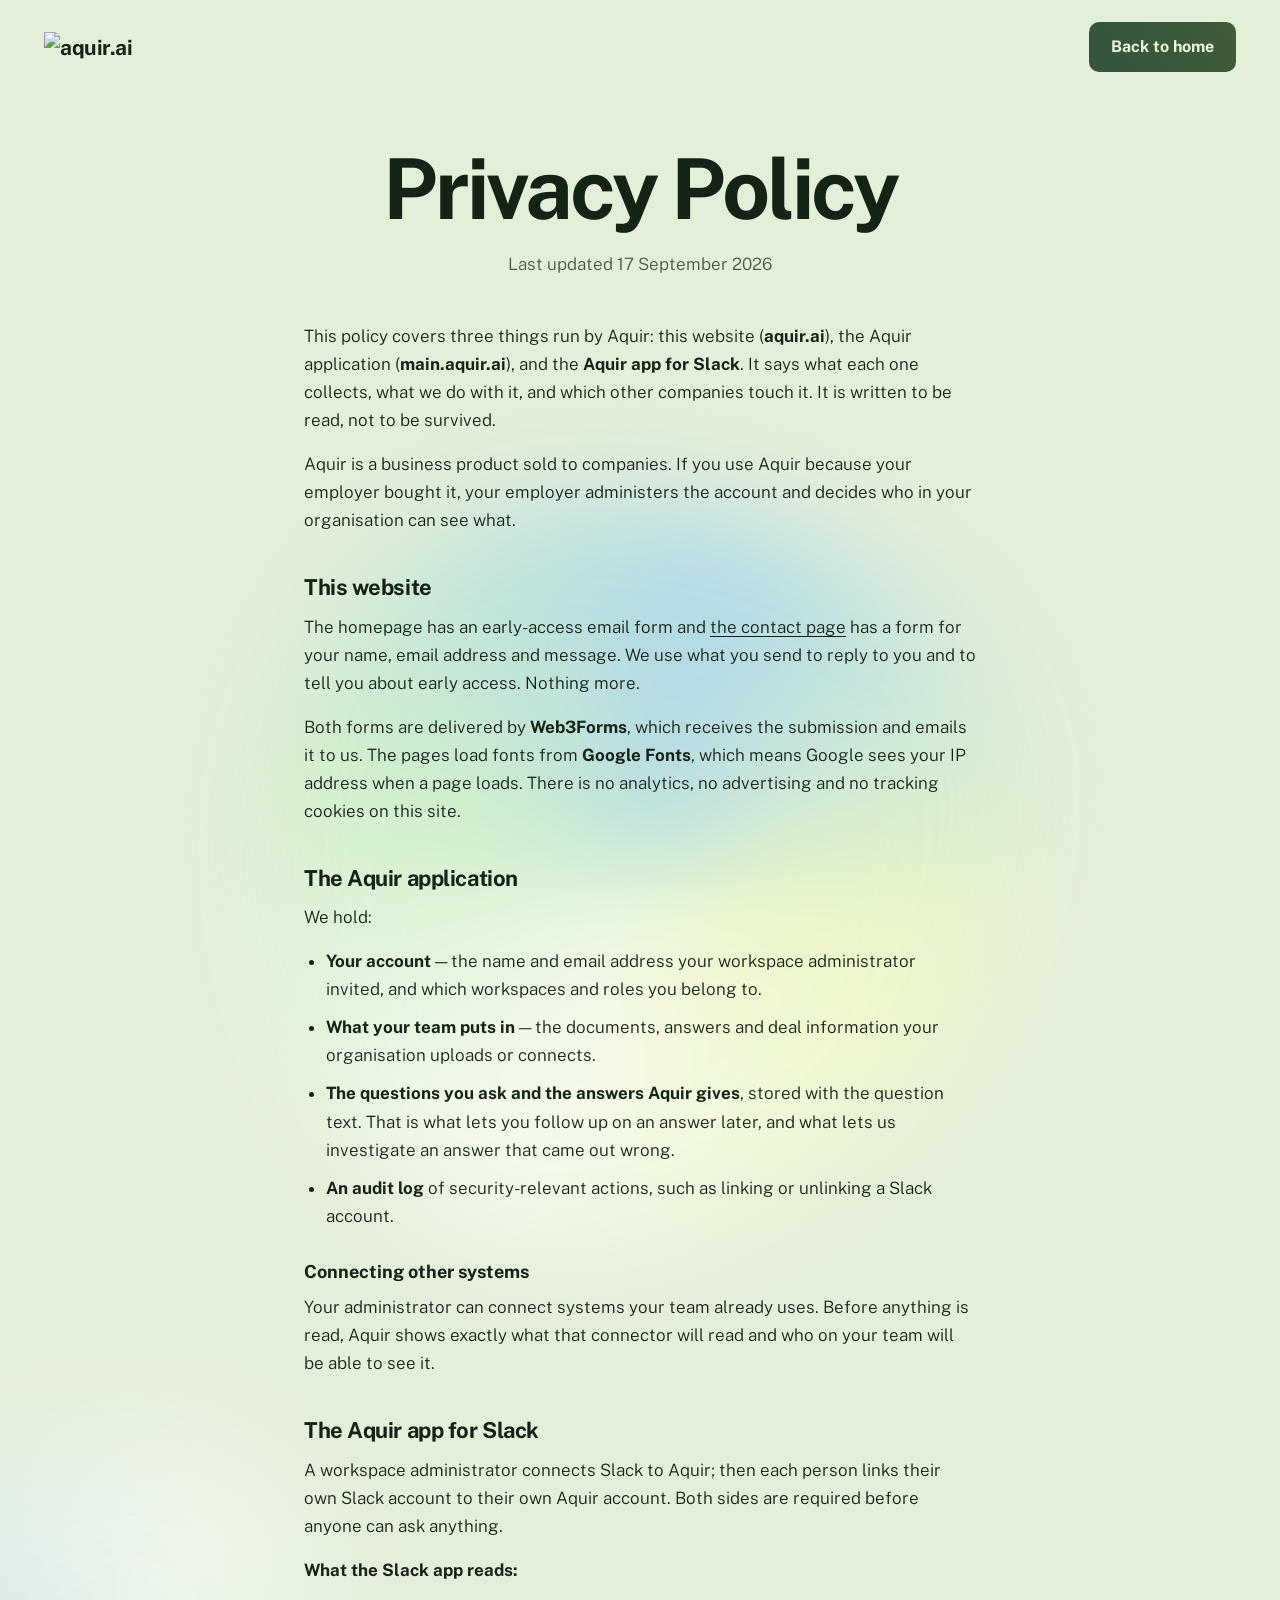
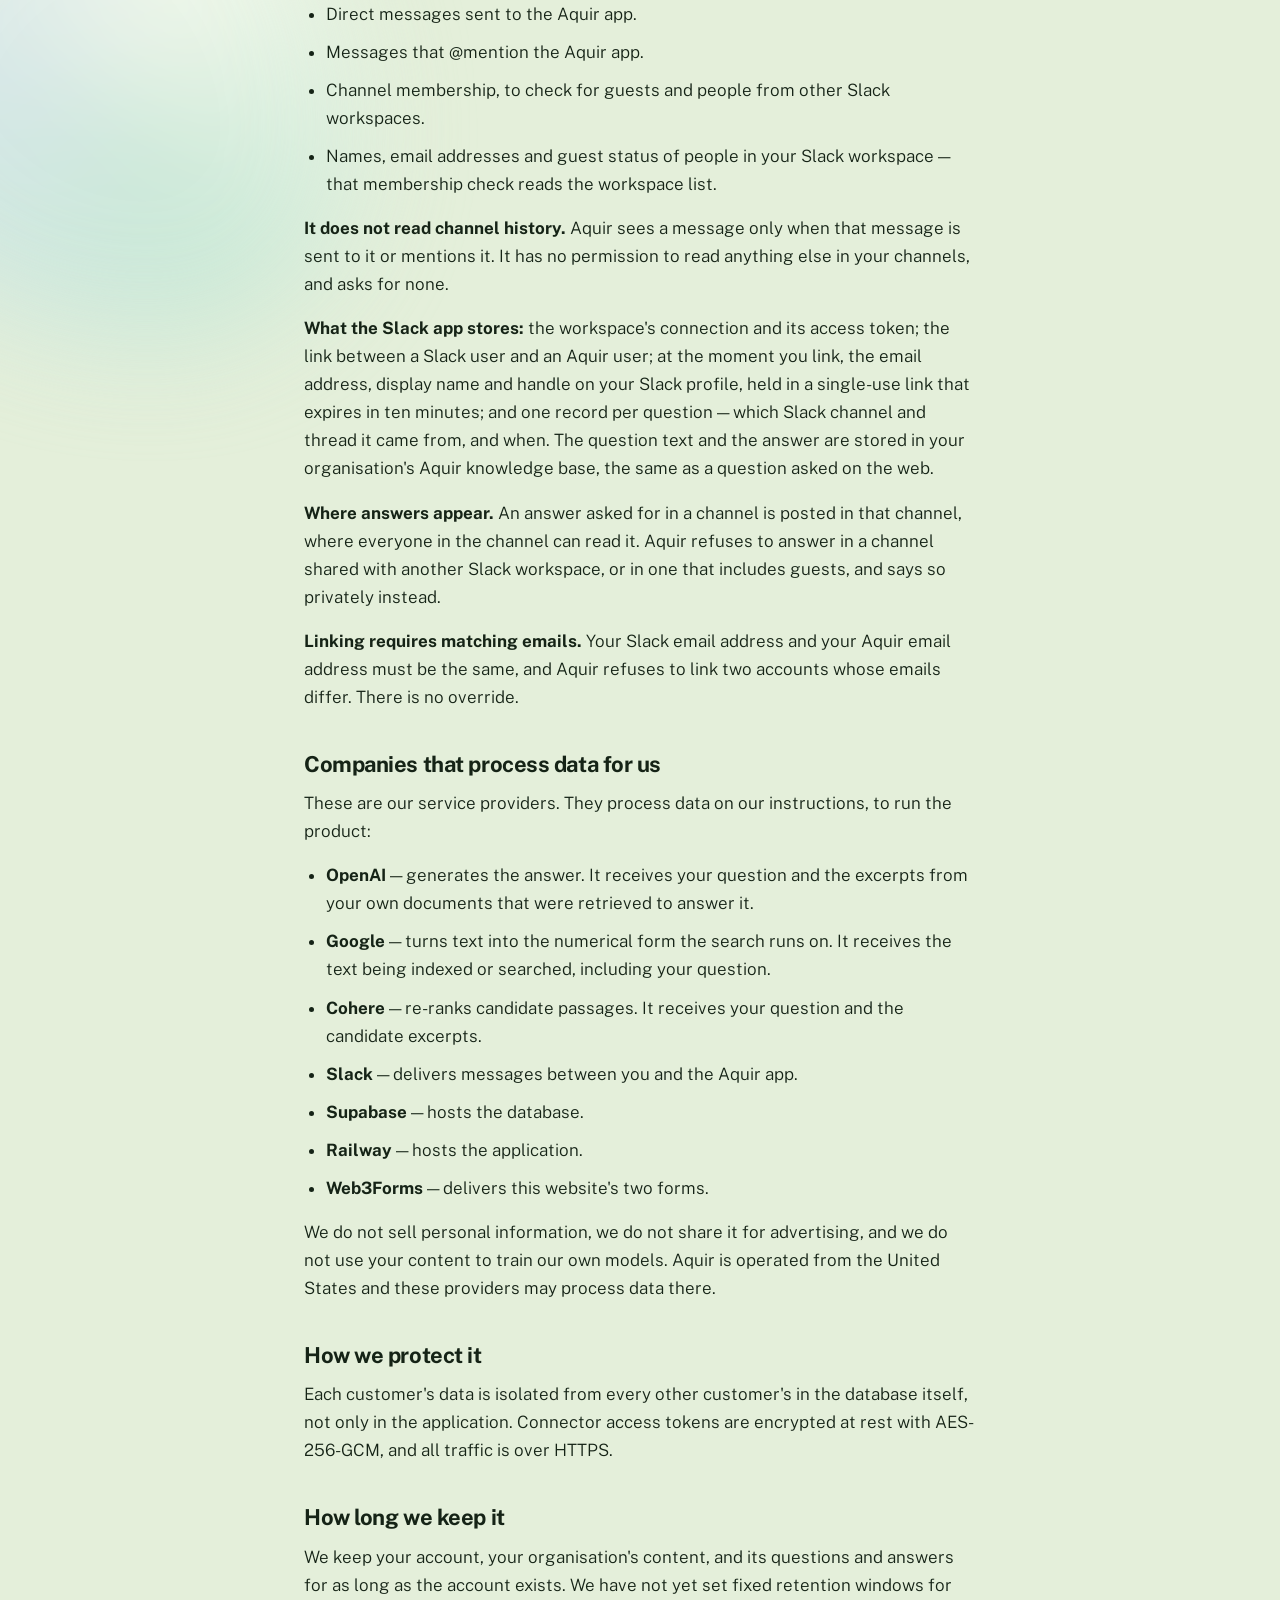
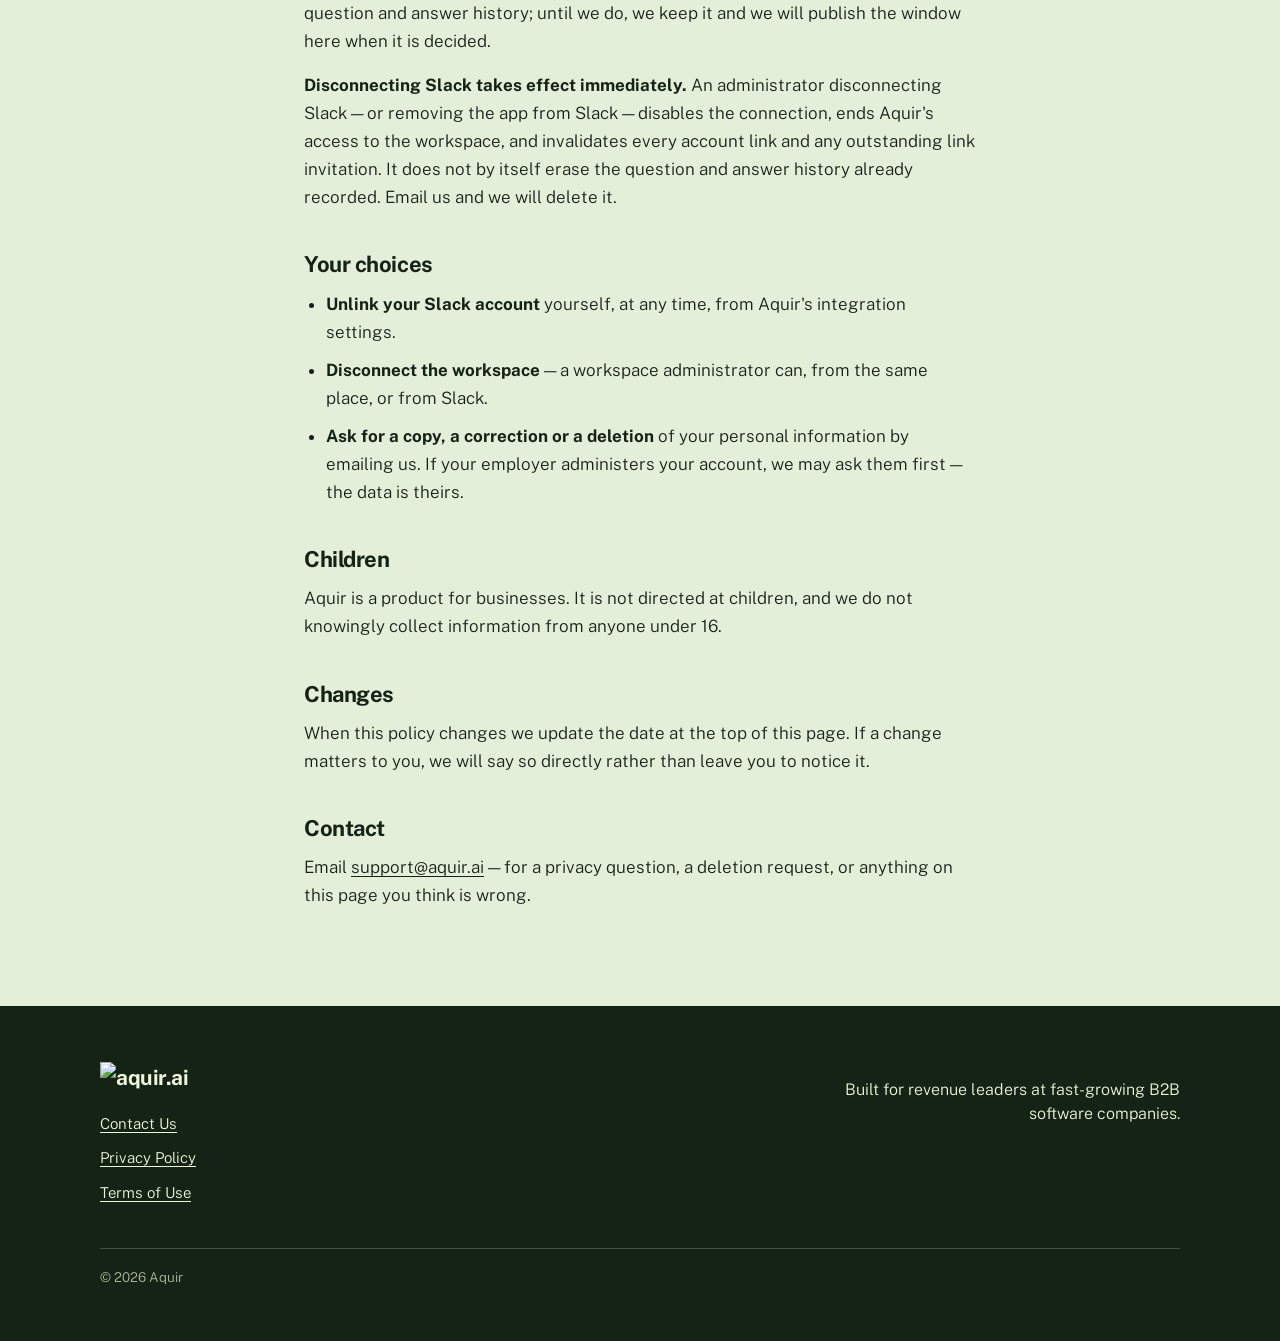
==== privacy.html @ e4cb6225 "Add a privacy policy and terms of use, and link both in the footer The Slack app listing needs a pri" ====
<!doctype html>
<html lang="en">
<head>
  <meta charset="utf-8" />
  <meta name="viewport" content="width=device-width, initial-scale=1" />
  <title>Privacy Policy — aquir.ai</title>
  <meta name="description" content="What Aquir collects, what it does with it, and who else touches it." />
  <meta name="theme-color" content="#E4EFDA" />

  <meta property="og:type" content="website" />
  <meta property="og:title" content="Privacy Policy — aquir.ai" />
  <meta property="og:description" content="What Aquir collects, what it does with it, and who else touches it." />
  <meta property="og:url" content="https://aquir.ai/privacy" />

  <link rel="preconnect" href="https://fonts.googleapis.com" />
  <link rel="preconnect" href="https://fonts.gstatic.com" crossorigin />
  <link href="https://fonts.googleapis.com/css2?family=Public+Sans:wght@300;500;700&display=swap" rel="stylesheet" />

  <link rel="stylesheet" href="styles.css" />
  <link rel="icon" href="data:image/svg+xml,<svg xmlns='http://www.w3.org/2000/svg' viewBox='0 0 32 32'><circle cx='16' cy='16' r='16' fill='%23152316'/><text x='16' y='23' text-anchor='middle' font-family='sans-serif' font-weight='700' font-size='20' fill='%23ECF7D9'>a</text></svg>" />
</head>
<body>

  <!-- ============================= PRIVACY ============================= -->
  <section class="hero" id="hero">
    <div class="blobs" aria-hidden="true">
      <span class="blob blob--glow"></span>
      <span class="blob blob--accent"></span>
    </div>

    <header class="site-header">
      <a class="brand" href="/" aria-label="aquir.ai home">
        <img class="brand__img" src="assets/logo-dark.png" width="470" height="114" alt="aquir.ai" />
      </a>
      <a class="btn btn--contact" href="/">Back to home</a>
    </header>

    <div class="hero__content legal__content">
      <h1 class="legal__title">Privacy Policy</h1>
      <p class="sub">Last updated 17 September 2026</p>

      <article class="legal">
        <p>
          This policy covers three things run by Aquir: this website (<b>aquir.ai</b>), the Aquir
          application (<b>main.aquir.ai</b>), and the <b>Aquir app for Slack</b>. It says what each
          one collects, what we do with it, and which other companies touch it. It is written to be
          read, not to be survived.
        </p>
        <p>
          Aquir is a business product sold to companies. If you use Aquir because your employer
          bought it, your employer administers the account and decides who in your organisation can
          see what.
        </p>

        <h2>This website</h2>
        <p>
          The homepage has an early-access email form and <a href="contact.html">the contact page</a>
          has a form for your name, email address and message. We use what you send to reply to you
          and to tell you about early access. Nothing more.
        </p>
        <p>
          Both forms are delivered by <b>Web3Forms</b>, which receives the submission and emails it
          to us. The pages load fonts from <b>Google Fonts</b>, which means Google sees your IP
          address when a page loads. There is no analytics, no advertising and no tracking cookies on
          this site.
        </p>

        <h2>The Aquir application</h2>
        <p>We hold:</p>
        <ul>
          <li><b>Your account</b> — the name and email address your workspace administrator invited, and which workspaces and roles you belong to.</li>
          <li><b>What your team puts in</b> — the documents, answers and deal information your organisation uploads or connects.</li>
          <li><b>The questions you ask and the answers Aquir gives</b>, stored with the question text. That is what lets you follow up on an answer later, and what lets us investigate an answer that came out wrong.</li>
          <li><b>An audit log</b> of security-relevant actions, such as linking or unlinking a Slack account.</li>
        </ul>

        <h3>Connecting other systems</h3>
        <p>
          Your administrator can connect systems your team already uses. Before anything is
          read, Aquir shows exactly what that connector will read and who on your team will
          be able to see it.
        </p>

        <h2>The Aquir app for Slack</h2>
        <p>
          A workspace administrator connects Slack to Aquir; then each person links their own Slack
          account to their own Aquir account. Both sides are required before anyone can ask anything.
        </p>
        <p><b>What the Slack app reads:</b></p>
        <ul>
          <li>Direct messages sent to the Aquir app.</li>
          <li>Messages that @mention the Aquir app.</li>
          <li>Channel membership, to check for guests and people from other Slack workspaces.</li>
          <li>Names, email addresses and guest status of people in your Slack workspace — that membership check reads the workspace list.</li>
        </ul>
        <p>
          <b>It does not read channel history.</b> Aquir sees a message only when that message is
          sent to it or mentions it. It has no permission to read anything else in your channels, and
          asks for none.
        </p>
        <p><b>What the Slack app stores:</b> the workspace's connection and its access token; the link between a Slack user and an Aquir user; at the moment you link, the email address, display name and handle on your Slack profile, held in a single-use link that expires in ten minutes; and one record per question — which Slack channel and thread it came from, and when. The question text and the answer are stored in your organisation's Aquir knowledge base, the same as a question asked on the web.</p>
        <p>
          <b>Where answers appear.</b> An answer asked for in a channel is posted in that channel,
          where everyone in the channel can read it. Aquir refuses to answer in a channel shared with
          another Slack workspace, or in one that includes guests, and says so privately instead.
        </p>
        <p>
          <b>Linking requires matching emails.</b> Your Slack email address and your Aquir email
          address must be the same, and Aquir refuses to link two accounts whose emails differ. There
          is no override.
        </p>

        <h2>Companies that process data for us</h2>
        <p>These are our service providers. They process data on our instructions, to run the product:</p>
        <ul>
          <li><b>OpenAI</b> — generates the answer. It receives your question and the excerpts from your own documents that were retrieved to answer it.</li>
          <li><b>Google</b> — turns text into the numerical form the search runs on. It receives the text being indexed or searched, including your question.</li>
          <li><b>Cohere</b> — re-ranks candidate passages. It receives your question and the candidate excerpts.</li>
          <li><b>Slack</b> — delivers messages between you and the Aquir app.</li>
          <li><b>Supabase</b> — hosts the database.</li>
          <li><b>Railway</b> — hosts the application.</li>
          <li><b>Web3Forms</b> — delivers this website's two forms.</li>
        </ul>
        <p>
          We do not sell personal information, we do not share it for advertising, and we do not use
          your content to train our own models. Aquir is operated from the United States and these
          providers may process data there.
        </p>

        <h2>How we protect it</h2>
        <p>
          Each customer's data is isolated from every other customer's in the database itself, not
          only in the application. Connector access tokens are encrypted at rest with AES-256-GCM,
          and all traffic is over HTTPS.
        </p>

        <h2>How long we keep it</h2>
        <p>
          We keep your account, your organisation's content, and its questions and answers for as
          long as the account exists. We have not yet set fixed retention windows for question and
          answer history; until we do, we keep it and we will publish the window here when it is
          decided.
        </p>
        <p>
          <b>Disconnecting Slack takes effect immediately.</b> An administrator disconnecting Slack —
          or removing the app from Slack — disables the connection, ends Aquir's access to the
          workspace, and invalidates every account link and any outstanding link invitation. It does
          not by itself erase the question and answer history already recorded. Email us and we will
          delete it.
        </p>

        <h2>Your choices</h2>
        <ul>
          <li><b>Unlink your Slack account</b> yourself, at any time, from Aquir's integration settings.</li>
          <li><b>Disconnect the workspace</b> — a workspace administrator can, from the same place, or from Slack.</li>
          <li><b>Ask for a copy, a correction or a deletion</b> of your personal information by emailing us. If your employer administers your account, we may ask them first — the data is theirs.</li>
        </ul>

        <h2>Children</h2>
        <p>Aquir is a product for businesses. It is not directed at children, and we do not knowingly collect information from anyone under 16.</p>

        <h2>Changes</h2>
        <p>When this policy changes we update the date at the top of this page. If a change matters to you, we will say so directly rather than leave you to notice it.</p>

        <h2>Contact</h2>
        <p>
          Email <a href="mailto:support@aquir.ai">support@aquir.ai</a> — for a privacy question, a
          deletion request, or anything on this page you think is wrong.
        </p>
      </article>
    </div>
  </section>

  <!-- ============================ FOOTER ============================ -->
  <footer class="site-footer">
    <div class="site-footer__inner">
      <div class="site-footer__cols">
        <div>
          <a class="brand" href="/" aria-label="aquir.ai home">
            <img class="brand__img" src="assets/logo-white.png" width="235" height="57" alt="aquir.ai" />
          </a>
          <nav class="footer-links" aria-label="Footer">
            <a href="contact.html">Contact Us</a>
            <a href="privacy.html">Privacy Policy</a>
            <a href="terms.html">Terms of Use</a>
          </nav>
        </div>
        <p class="site-footer__blurb">Built for revenue leaders at fast-growing B2B software companies.</p>
      </div>
      <hr class="site-footer__rule" />
      <p class="site-footer__copy">&copy; <span id="year">2026</span> Aquir</p>
    </div>
  </footer>

  <script>
    document.getElementById('year').textContent = new Date().getFullYear();
  </script>
</body>
</html>
---- styles.css ----
/* ============================================================
   aquir.ai — single-page marketing site
   Public Sans · dark-green / cream-green palette
   Two sections: hero (animated blobs) + footer. No build step.
   ============================================================ */

:root {
  --ink:         #152316;   /* headings, footer bg, body text (near-black dark green) */
  --btn:         #244224;   /* button backgrounds (medium dark green) */
  --cream-green: #ECF7D9;   /* button/footer text */
  --hero-bg:     #E4EFDA;   /* hero base background (pale sage green) */
  --glow:        #F6FBF1;   /* soft near-white mint glow */
  --cream:       #F2EDE9;   /* fallback page background (muted cream) */
  --accent-sheen: linear-gradient(58deg, rgba(136,188,216,.14), rgba(243,255,193,.14)); /* subtle button sheen */

  --r-btn:  10px;           /* rectangular buttons */
  --r-pill: 27px;           /* email input */

  --maxw-hero: 760px;
  --maxw-foot: 1080px;
  --ease: cubic-bezier(.4, 0, .2, 1);
}

*, *::before, *::after { box-sizing: border-box; }
html { -webkit-text-size-adjust: 100%; }
body {
  margin: 0;
  background: var(--cream);
  color: var(--ink);
  font-family: "Public Sans", ui-sans-serif, system-ui, sans-serif;
  font-weight: 300;
  font-size: 17px;
  line-height: 1.5;
  -webkit-font-smoothing: antialiased;
  overflow-x: hidden;
}
a { color: inherit; }
img, svg { display: block; }
h1 { margin: 0; }
:focus-visible { outline: 3px solid var(--btn); outline-offset: 3px; border-radius: 6px; }
::selection { background: var(--btn); color: var(--cream-green); }

/* --------------------------- shared bits ------------------------------ */
.brand { display: inline-flex; align-items: center; gap: 11px; font-weight: 700; font-size: 21px; letter-spacing: -.02em; text-decoration: none; }
.brand__mark { width: 30px; height: 30px; flex: none; }
.brand__mark text { font-family: "Public Sans", sans-serif; }
.brand__img { height: 30px; width: auto; }

.btn {
  display: inline-flex; align-items: center; justify-content: center;
  font-family: inherit; font-weight: 700; font-size: 16px; line-height: 1;
  background: var(--accent-sheen), var(--btn); color: var(--cream-green);
  border: 0; border-radius: var(--r-btn); cursor: pointer;
  text-decoration: none;
  transition: background .18s var(--ease), transform .18s var(--ease);
}
.btn:hover { background: var(--accent-sheen), #1c351c; transform: translateY(-1px); }
.btn:active { transform: translateY(0); }

/* ============================== HERO ================================== */
.hero {
  position: relative;
  min-height: 100vh;
  min-height: 100svh;
  display: flex;
  flex-direction: column;
  background: var(--hero-bg);
  overflow: hidden;
  isolation: isolate;
}

/* animated soft-focus glow (CSS-only) — one large mint blob + a subtle accent */
.blobs { position: absolute; inset: 0; z-index: -1; pointer-events: none; }
.blob { position: absolute; border-radius: 50%; will-change: transform; }

/* primary: large twisting organic blob — morphs its silhouette and rotates
   slowly while a conic gradient sweeps color around it (mint→blue→yellow) */
.blob--glow {
  width: 58vw; height: 58vw;
  left: 21vw; top: 12%;
  background: conic-gradient(from 210deg at 50% 50%,
    #F6FBF1 0deg, #cfeecb 80deg, #a9d6ea 165deg, #eef8c4 255deg, #F6FBF1 360deg);
  border-radius: 42% 58% 63% 37% / 45% 38% 62% 55%;
  filter: blur(52px); opacity: .9;
  animation: twist-glow 22s var(--ease) infinite;
}
/* secondary: smaller counter-twisting blob for organic depth, left side */
.blob--accent {
  width: 40vw; height: 40vw;
  left: -12%; top: 34%;
  background: conic-gradient(from 40deg at 50% 50%,
    #F6FBF1 0deg, #bfe6d6 110deg, #cfe3ee 230deg, #F6FBF1 360deg);
  border-radius: 58% 42% 38% 62% / 55% 62% 38% 45%;
  filter: blur(56px); opacity: .7;
  animation: twist-accent 18s var(--ease) infinite;
}

@keyframes twist-glow {
  0%,100% { transform: translate(0,0) rotate(0deg) scale(1);
            border-radius: 42% 58% 63% 37% / 45% 38% 62% 55%; }
  50%     { transform: translate(3vw, 3vh) rotate(180deg) scale(1.08);
            border-radius: 62% 38% 34% 66% / 60% 55% 45% 40%; }
}
@keyframes twist-accent {
  0%,100% { transform: translate(0,0) rotate(0deg) scale(1);
            border-radius: 58% 42% 38% 62% / 55% 62% 38% 45%; }
  50%     { transform: translate(-3vw, -2vh) rotate(-160deg) scale(1.06);
            border-radius: 40% 60% 62% 38% / 42% 38% 62% 58%; }
}

.hero.is-paused .blob { animation-play-state: paused; }
@media (prefers-reduced-motion: reduce) { .blob { animation: none !important; } }

/* header — transparent, on the hero */
.site-header {
  flex: none;
  display: flex; align-items: center; justify-content: space-between;
  gap: 16px;
  padding: 22px clamp(20px, 5vw, 44px);
}
.site-header .brand { color: var(--ink); }
.btn--contact { padding: 17px 22px; }

/* hero content — centered constrained column */
.hero__content {
  flex: 1;
  display: flex; flex-direction: column; align-items: center; justify-content: center;
  text-align: center;
  width: 100%; max-width: var(--maxw-hero);
  margin-inline: auto;
  padding: clamp(32px, 6vh, 72px) 24px clamp(64px, 9vh, 104px);
}
.hero h1 {
  font-weight: 700;
  font-size: clamp(34px, 9vw, 84px);
  line-height: 0.98;
  letter-spacing: -0.035em;
  color: var(--ink);
  overflow-wrap: break-word;
}
.hero .sub {
  margin: 22px 0 0;
  font-weight: 300;
  font-size: clamp(18px, 3.2vw, 24px);
  color: var(--ink);
}

/* email capture */
.signup { margin-top: 40px; width: 100%; max-width: 353px; text-align: left; }
.signup__label { display: block; margin-bottom: 10px; font-size: 15px; }
.signup__label b { font-weight: 700; }
.signup__label .req { color: #7c8a76; font-weight: 300; margin-left: 4px; }
.signup input {
  width: 100%; height: 50px;
  padding: 0 22px;
  font: inherit; font-weight: 400; color: var(--ink);
  background: transparent;
  border: 1px solid #9aab8f;
  border-radius: var(--r-pill);
  transition: border-color .15s, box-shadow .15s;
}
.signup input::placeholder { color: #8a9a81; }
.signup input:focus { outline: none; border-color: var(--btn); box-shadow: 0 0 0 3px rgba(36,66,36,.16); }
.signup button {
  width: 100%; height: 50px; margin-top: 12px;
  font-family: inherit; font-weight: 700; font-size: 16px;
  color: var(--cream-green); background: var(--accent-sheen), var(--btn);
  border: 0; border-radius: var(--r-btn); cursor: pointer;
  transition: background .18s var(--ease), transform .18s var(--ease);
}
.signup button:hover { background: var(--accent-sheen), #1c351c; transform: translateY(-1px); }
.signup__ok { margin-top: 48px; max-width: 500px; color: var(--btn); }
.signup__ok[hidden] { display: none; }
.signup__ok p { margin: 0 0 12px; font-weight: 400; }
.signup__ok p:last-child { margin-bottom: 0; }
.signup__ok-title { font-weight: 700; font-size: 19px; }
.hp { position: absolute !important; left: -9999px !important; width: 1px; height: 1px; opacity: 0; }
.signup__err { margin-top: 14px; max-width: 353px; font-weight: 500; color: #9d2f1a; }
.signup__err a { color: inherit; }
.signup__err[hidden] { display: none; }

/* ============================= CONTACT ================================ */
.contact__content { max-width: 560px; align-items: stretch; text-align: left; }
.contact__title { text-align: center; font-size: clamp(34px, 7vw, 60px); line-height: 1; letter-spacing: -0.035em; color: var(--ink); }
.contact__content .sub { text-align: center; }

.contact-form { margin-top: 36px; width: 100%; display: flex; flex-direction: column; gap: 18px; }
.contact-form[hidden] { display: none; }
.field { display: flex; flex-direction: column; }
.field-row { display: flex; gap: 16px; }
.field-row .field { flex: 1; }
.field label { margin-bottom: 8px; font-size: 15px; }
.field label b { font-weight: 700; }
.field .req { color: #7c8a76; font-weight: 300; margin-left: 4px; }

.contact-form input,
.contact-form textarea {
  width: 100%;
  padding: 13px 18px;
  font: inherit; font-weight: 400; color: var(--ink);
  background: rgba(255,255,255,.35);
  border: 1px solid #9aab8f;
  border-radius: var(--r-btn);
  transition: border-color .15s, box-shadow .15s;
}
.contact-form input { height: 50px; padding-block: 0; }
.contact-form textarea { resize: vertical; min-height: 128px; line-height: 1.5; }
.contact-form input::placeholder,
.contact-form textarea::placeholder { color: #8a9a81; }
.contact-form input:focus,
.contact-form textarea:focus { outline: none; border-color: var(--btn); box-shadow: 0 0 0 3px rgba(36,66,36,.16); }

.contact-form button {
  margin-top: 6px; height: 50px;
  font-family: inherit; font-weight: 700; font-size: 16px;
  color: var(--cream-green); background: var(--accent-sheen), var(--btn);
  border: 0; border-radius: var(--r-btn); cursor: pointer;
  transition: background .18s var(--ease), transform .18s var(--ease);
}
.contact-form button:hover { background: var(--accent-sheen), #1c351c; transform: translateY(-1px); }
.contact-form button:disabled { opacity: .7; cursor: default; }

.contact__ok { text-align: center; margin-inline: auto; }

@media (max-width: 520px) {
  .field-row { flex-direction: column; gap: 18px; }
}

/* ============================== LEGAL ================================= */
/* Long-form prose pages (privacy policy). Reuses the hero shell, but reads
   left-aligned at a comfortable measure rather than centred. */
.legal__content { max-width: 720px; align-items: stretch; text-align: left; justify-content: flex-start; }
.legal__title { text-align: center; font-size: clamp(34px, 7vw, 60px); line-height: 1; letter-spacing: -0.035em; color: var(--ink); }
.legal__content .sub { text-align: center; font-size: clamp(15px, 2.2vw, 17px); opacity: .75; }

.legal { margin-top: 44px; color: var(--ink); font-size: 17px; line-height: 1.65; font-weight: 300; }
.legal h2 {
  margin: 40px 0 12px;
  font-size: 22px;
  font-weight: 700;
  letter-spacing: -0.02em;
  line-height: 1.2;
}
.legal p { margin: 0 0 16px; }
.legal ul { margin: 0 0 16px; padding-left: 22px; }
.legal li { margin-bottom: 10px; }
.legal li:last-child { margin-bottom: 0; }
.legal b { font-weight: 700; }
.legal a { text-decoration: underline; text-underline-offset: 3px; }
.legal a:hover { opacity: .75; }

/* The terms page is a numbered legal instrument: it carries its own clause
   numbers so the document's cross-references ("Section 8.2") resolve on the
   page. Numbers sit in the margin at wide widths and inline when it narrows. */
.legal h3 { margin: 30px 0 10px; font-size: 18px; font-weight: 700; line-height: 1.3; }
.legal h4 { margin: 24px 0 8px; font-size: 16.5px; font-weight: 700; line-height: 1.35; }
.legal__num { display: inline-block; min-width: 3.4em; opacity: .55; font-variant-numeric: tabular-nums; }
.legal--terms h2 .legal__num { min-width: 1.6em; }
/* Indent clause bodies under their number, but leave the preamble — the
   paragraphs before the first numbered section — flush with the measure. */
.legal--terms h2 ~ p { margin-left: 3.4em; }

@media (max-width: 620px) {
  .legal--terms h2 ~ p { margin-left: 0; }
  .legal__num { min-width: 0; margin-right: .4em; }
}

/* ============================= FOOTER ================================= */
.site-footer { background: var(--ink); color: var(--cream-green); padding: 56px clamp(20px, 5vw, 44px) 40px; }
.site-footer__inner { max-width: var(--maxw-foot); margin-inline: auto; }
.site-footer__cols { display: flex; justify-content: space-between; gap: 40px; flex-wrap: wrap; }
.site-footer .brand { color: var(--cream-green); }
.footer-links { margin-top: 20px; display: flex; flex-direction: column; gap: 12px; }
.footer-links a { color: var(--cream-green); font-size: 15px; text-decoration: underline; text-underline-offset: 3px; }
.footer-links a:hover { opacity: .85; }
.site-footer__blurb { max-width: 34ch; text-align: right; font-size: 16px; line-height: 1.5; color: var(--cream-green); }
.site-footer__rule { margin: 44px 0 18px; border: 0; border-top: 1px solid rgba(236,247,217,.22); }
.site-footer__copy { font-size: 13.5px; color: rgba(236,247,217,.7); }

@media (max-width: 620px) {
  .site-footer__cols { flex-direction: column; gap: 28px; }
  .site-footer__blurb { text-align: left; max-width: none; }
}
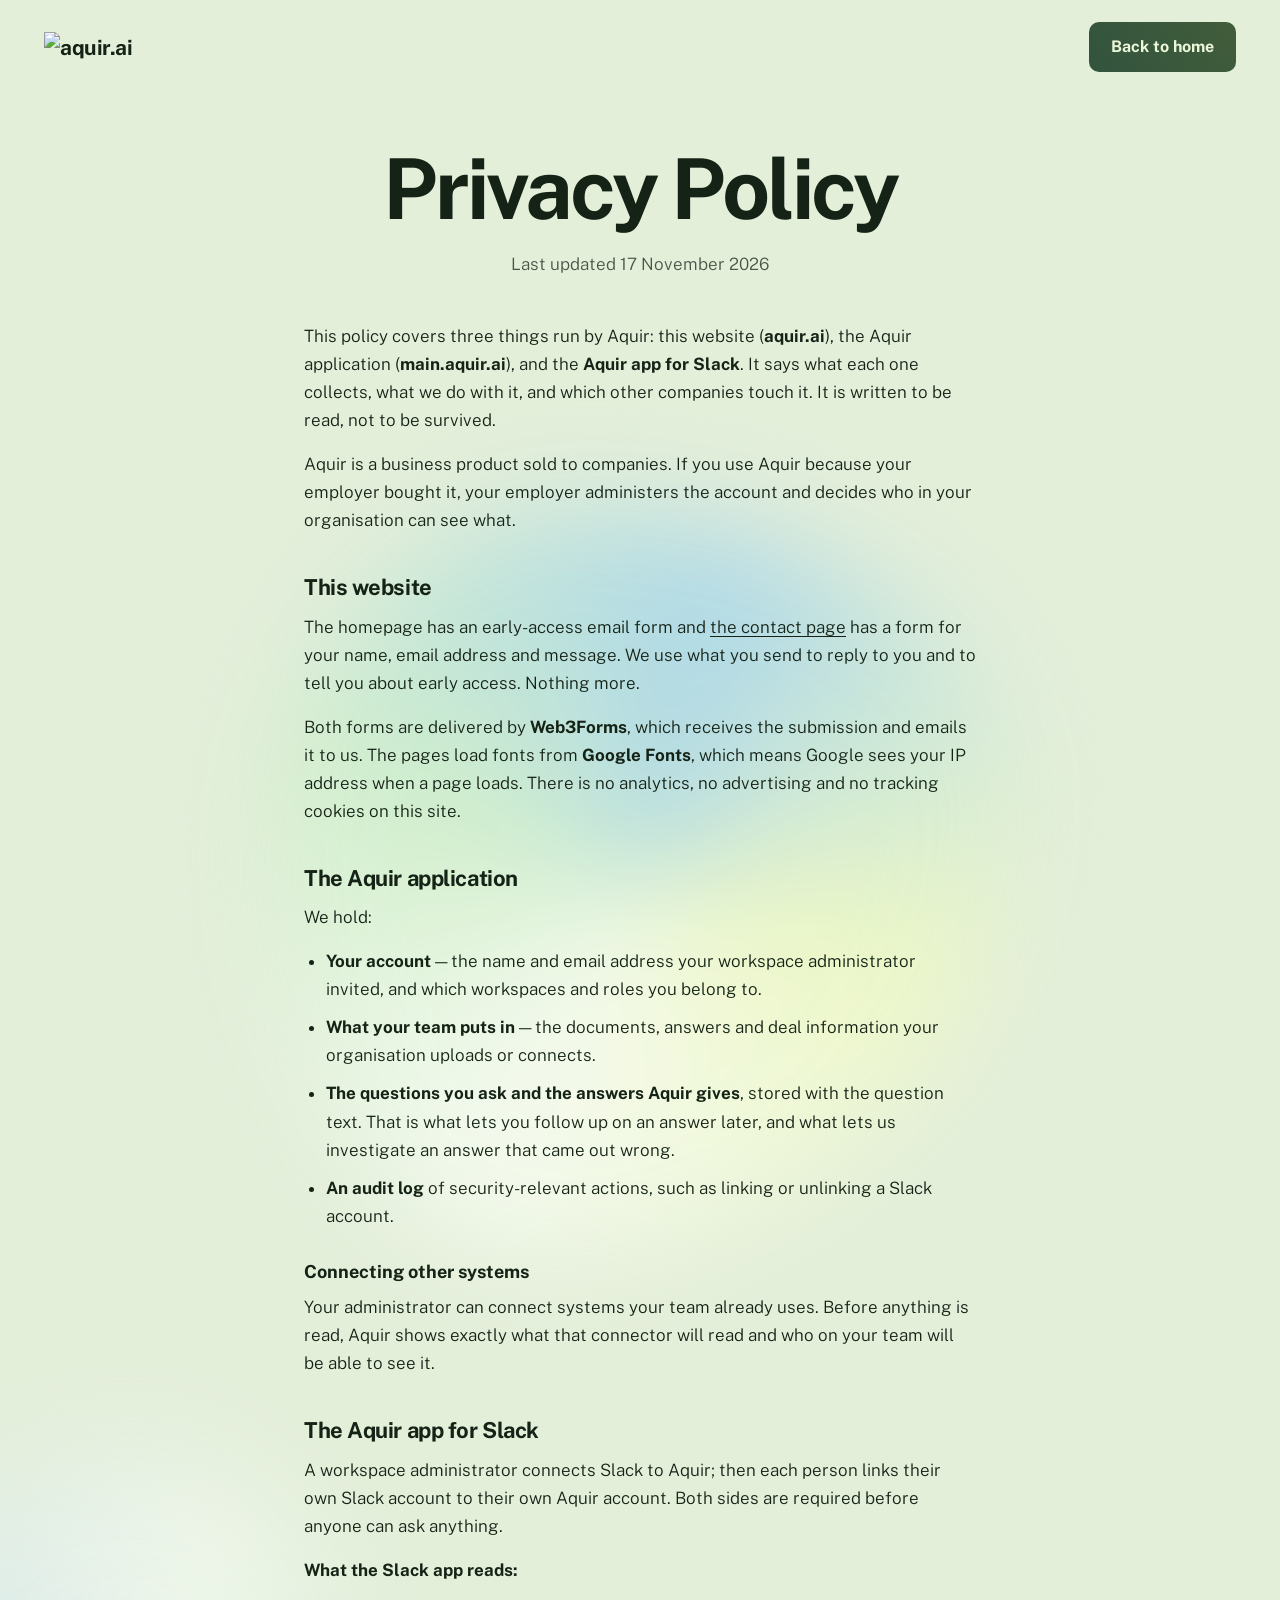
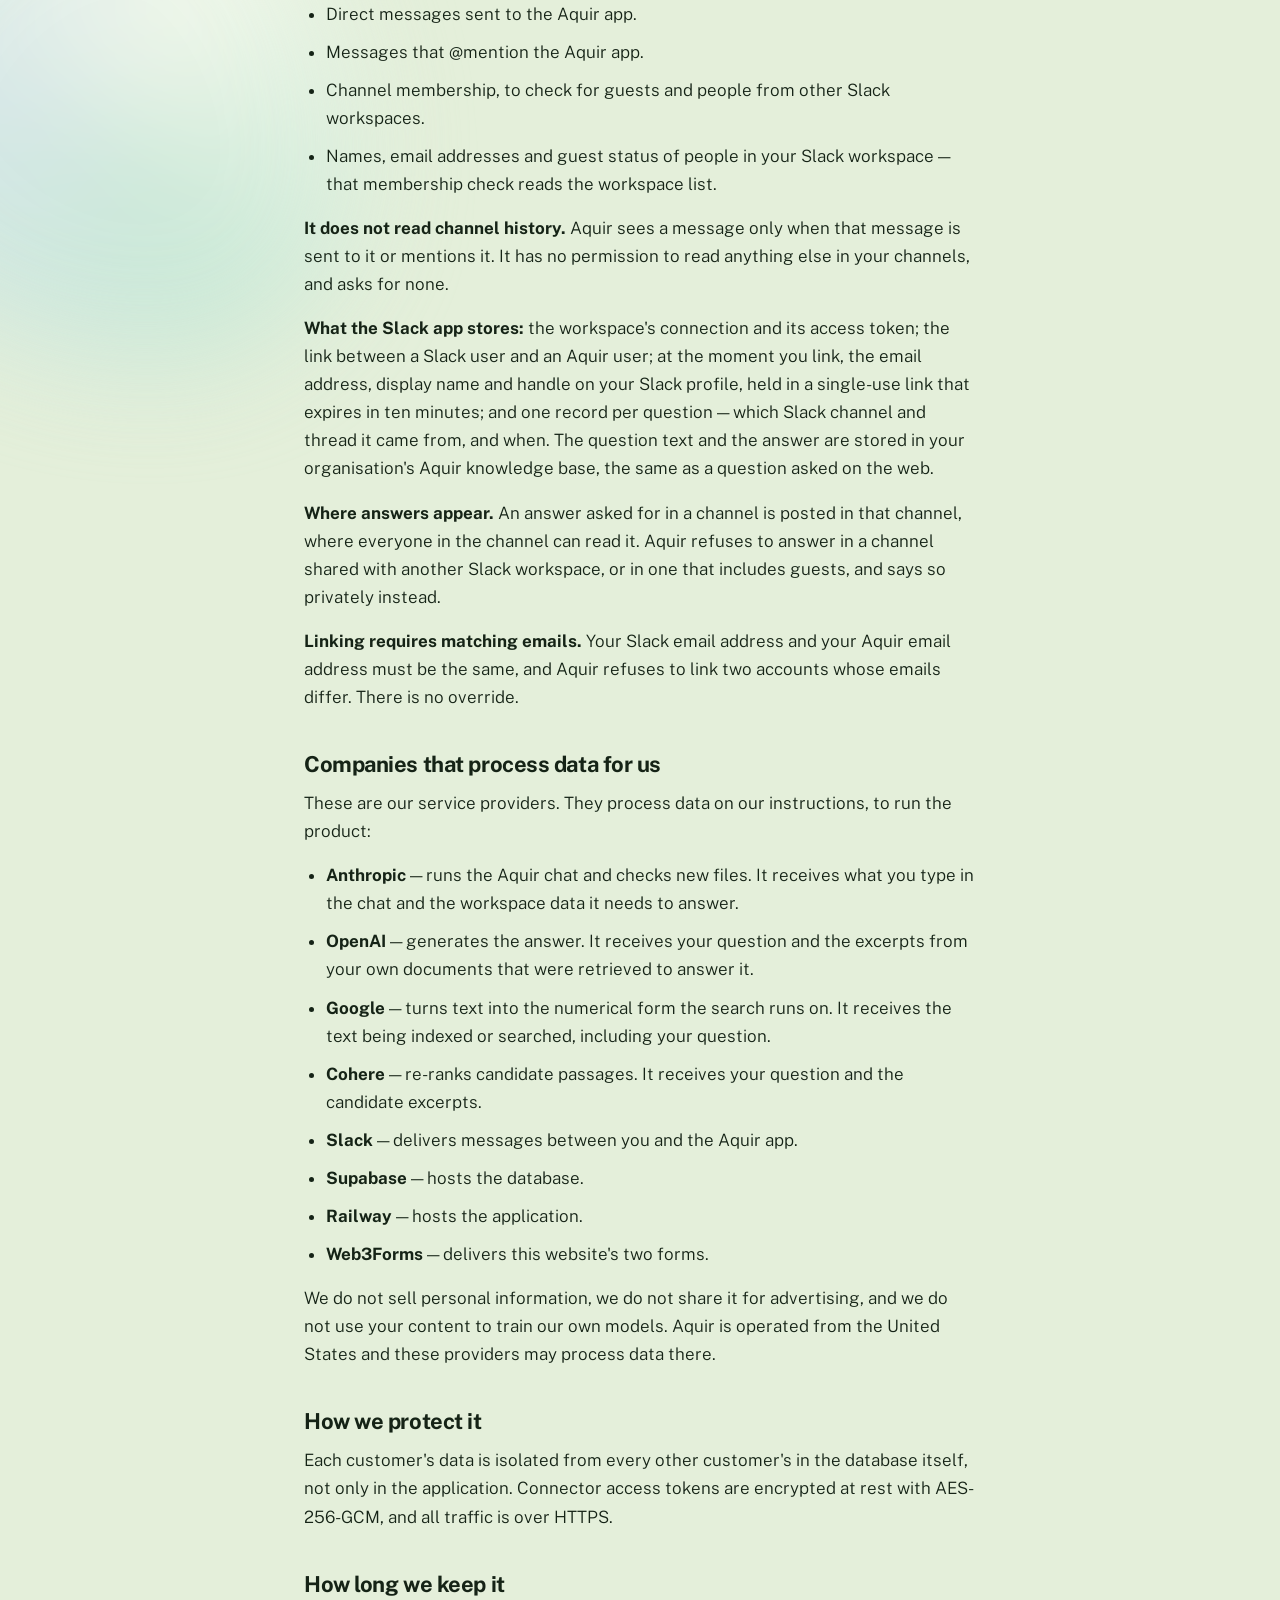
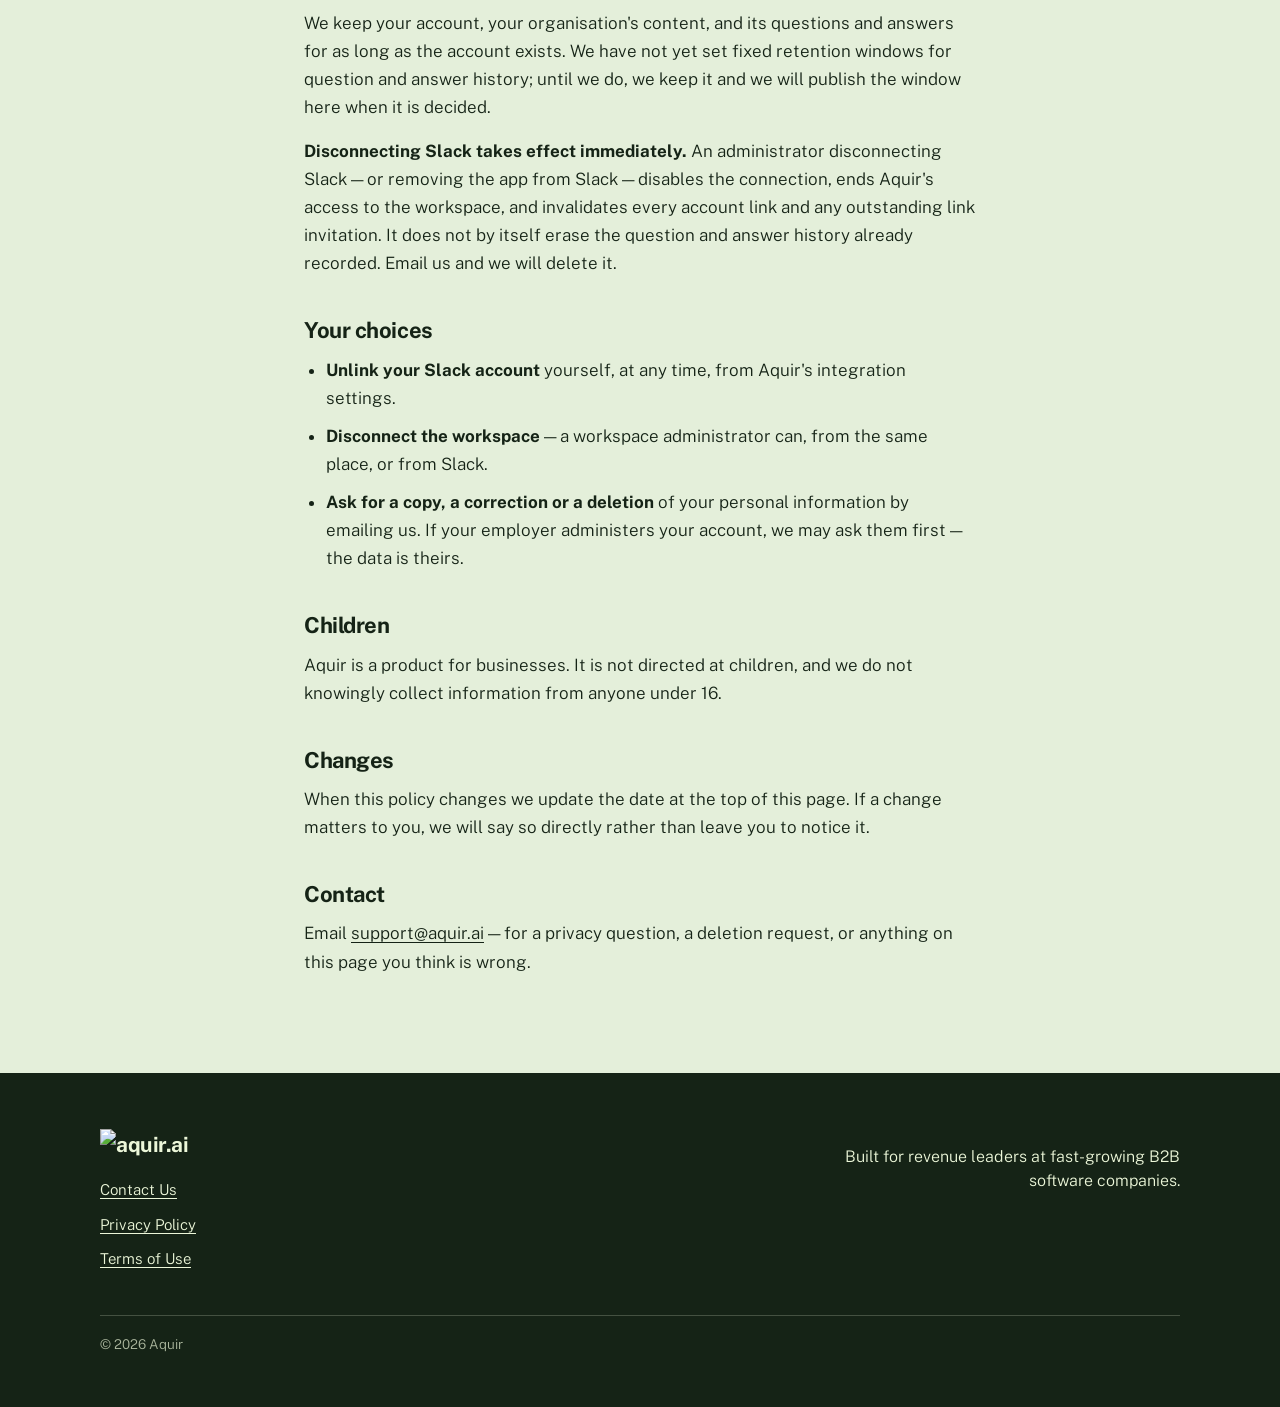
==== commit 937b51d5: "Privacy policy: list Anthropic among the companies that process data" ====
--- a/privacy.html
+++ b/privacy.html
@@ -37,7 +37,7 @@
 
     <div class="hero__content legal__content">
       <h1 class="legal__title">Privacy Policy</h1>
-      <p class="sub">Last updated 17 September 2026</p>
+      <p class="sub">Last updated 17 November 2026</p>
 
       <article class="legal">
         <p>
@@ -113,6 +113,7 @@
         <h2>Companies that process data for us</h2>
         <p>These are our service providers. They process data on our instructions, to run the product:</p>
         <ul>
+          <li><b>Anthropic</b> — runs the Aquir chat and checks new files. It receives what you type in the chat and the workspace data it needs to answer.</li>
           <li><b>OpenAI</b> — generates the answer. It receives your question and the excerpts from your own documents that were retrieved to answer it.</li>
           <li><b>Google</b> — turns text into the numerical form the search runs on. It receives the text being indexed or searched, including your question.</li>
           <li><b>Cohere</b> — re-ranks candidate passages. It receives your question and the candidate excerpts.</li>
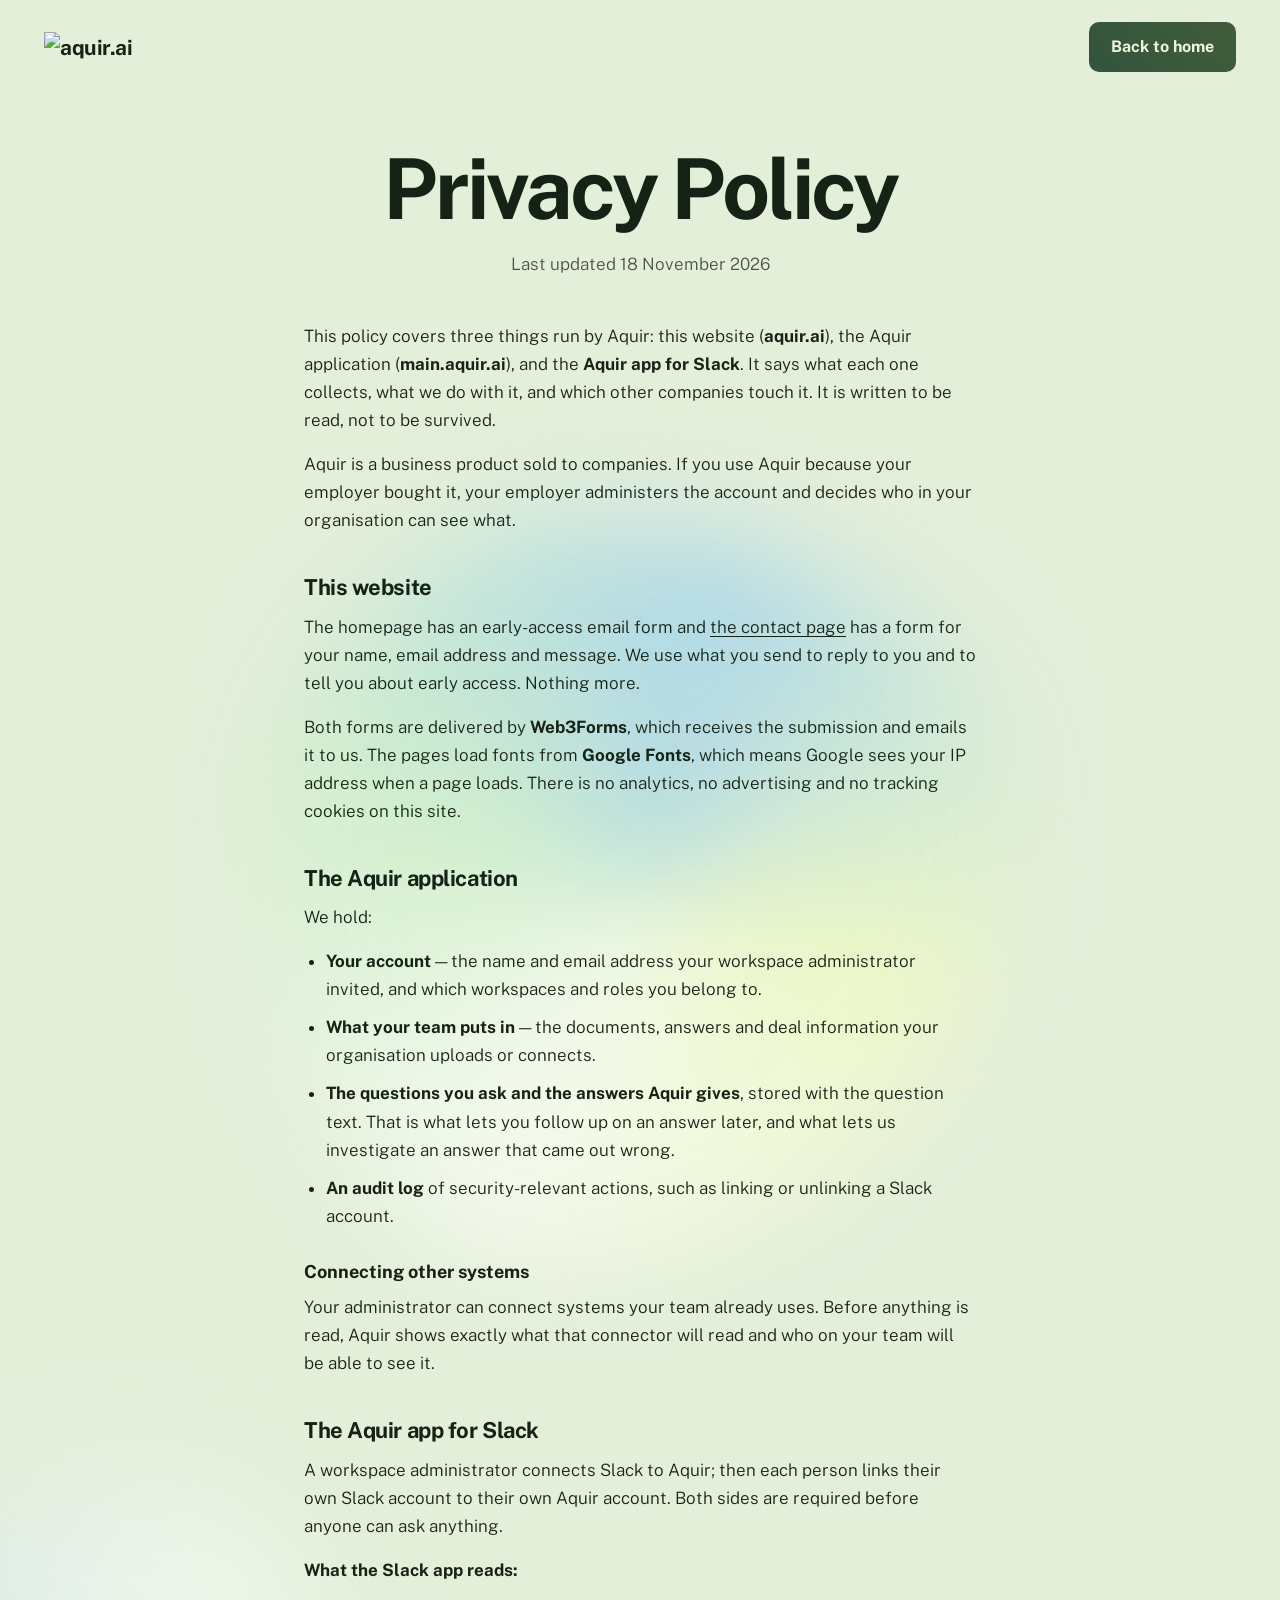
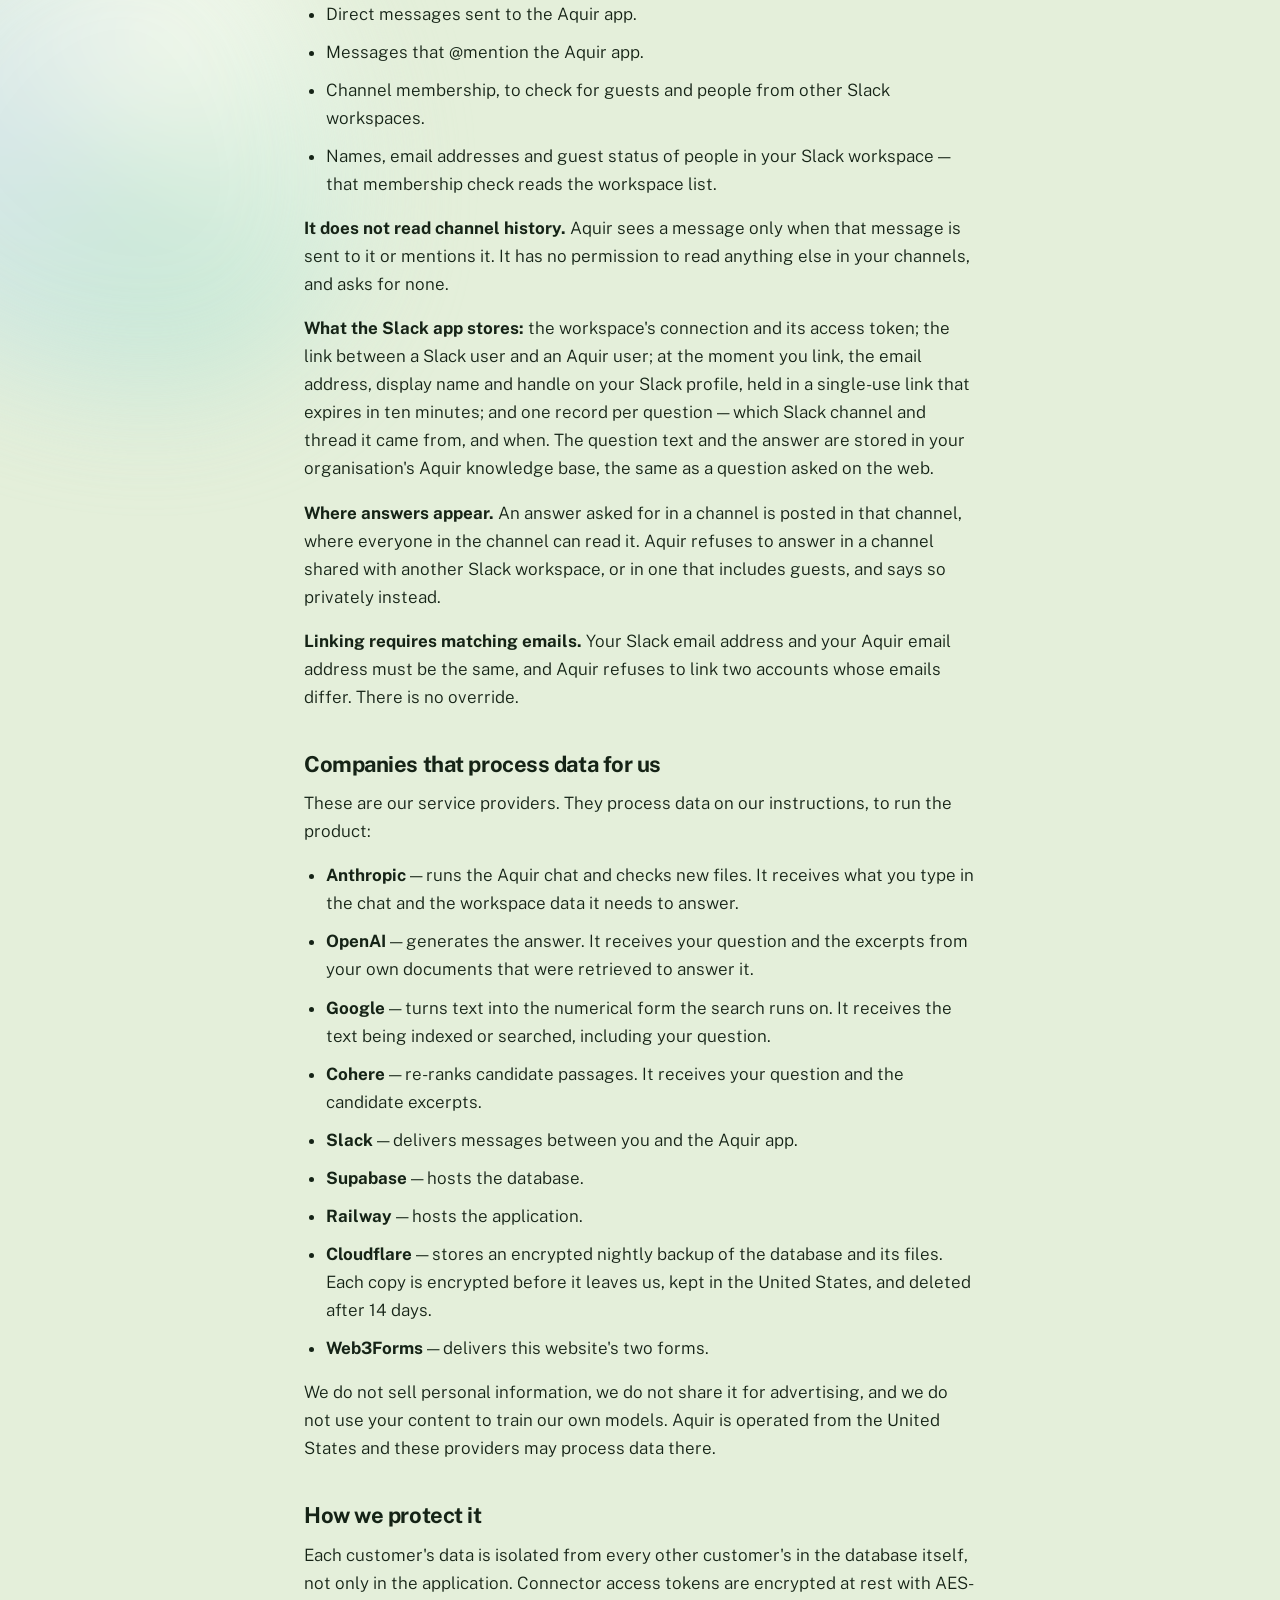
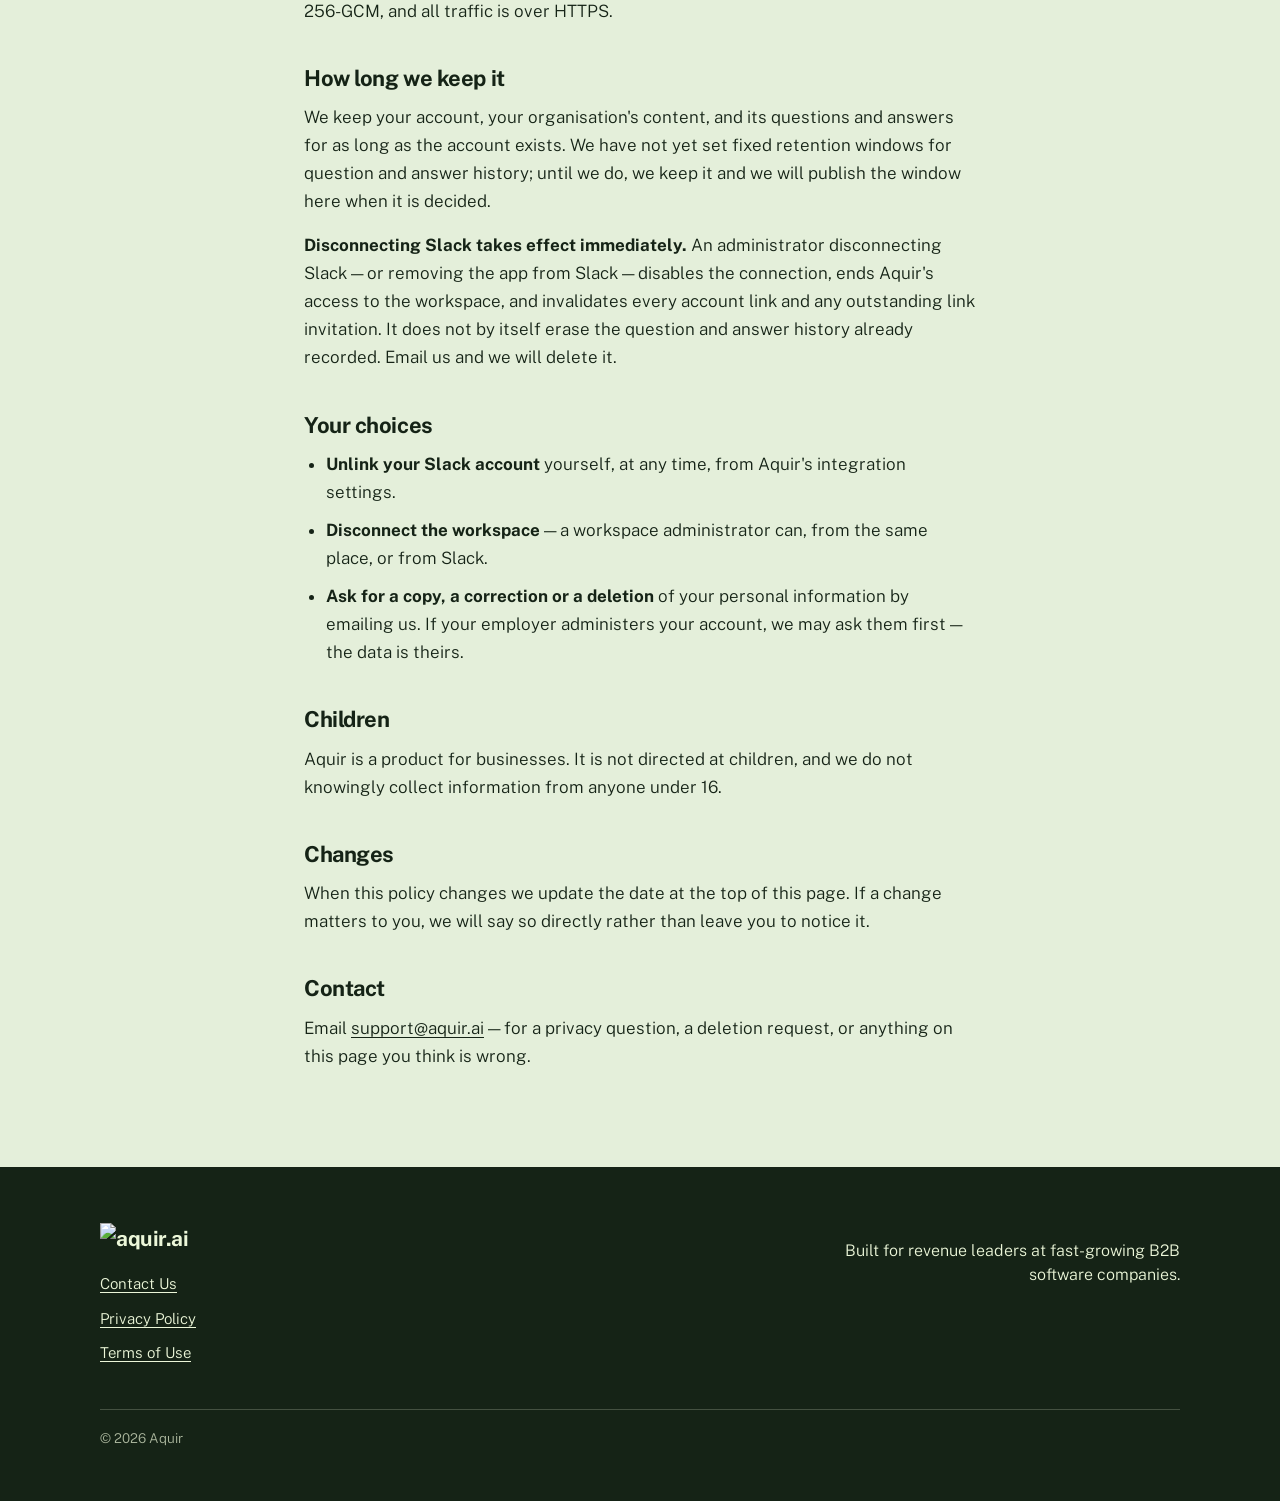
==== commit 74d6f234: "Privacy policy: list Cloudflare among the companies that process data Co-Authored-By: Claude Opus 5." ====
--- a/privacy.html
+++ b/privacy.html
@@ -37,7 +37,7 @@
 
     <div class="hero__content legal__content">
       <h1 class="legal__title">Privacy Policy</h1>
-      <p class="sub">Last updated 17 November 2026</p>
+      <p class="sub">Last updated 18 November 2026</p>
 
       <article class="legal">
         <p>
@@ -120,6 +120,7 @@
           <li><b>Slack</b> — delivers messages between you and the Aquir app.</li>
           <li><b>Supabase</b> — hosts the database.</li>
           <li><b>Railway</b> — hosts the application.</li>
+          <li><b>Cloudflare</b> — stores an encrypted nightly backup of the database and its files. Each copy is encrypted before it leaves us, kept in the United States, and deleted after 14 days.</li>
           <li><b>Web3Forms</b> — delivers this website's two forms.</li>
         </ul>
         <p>
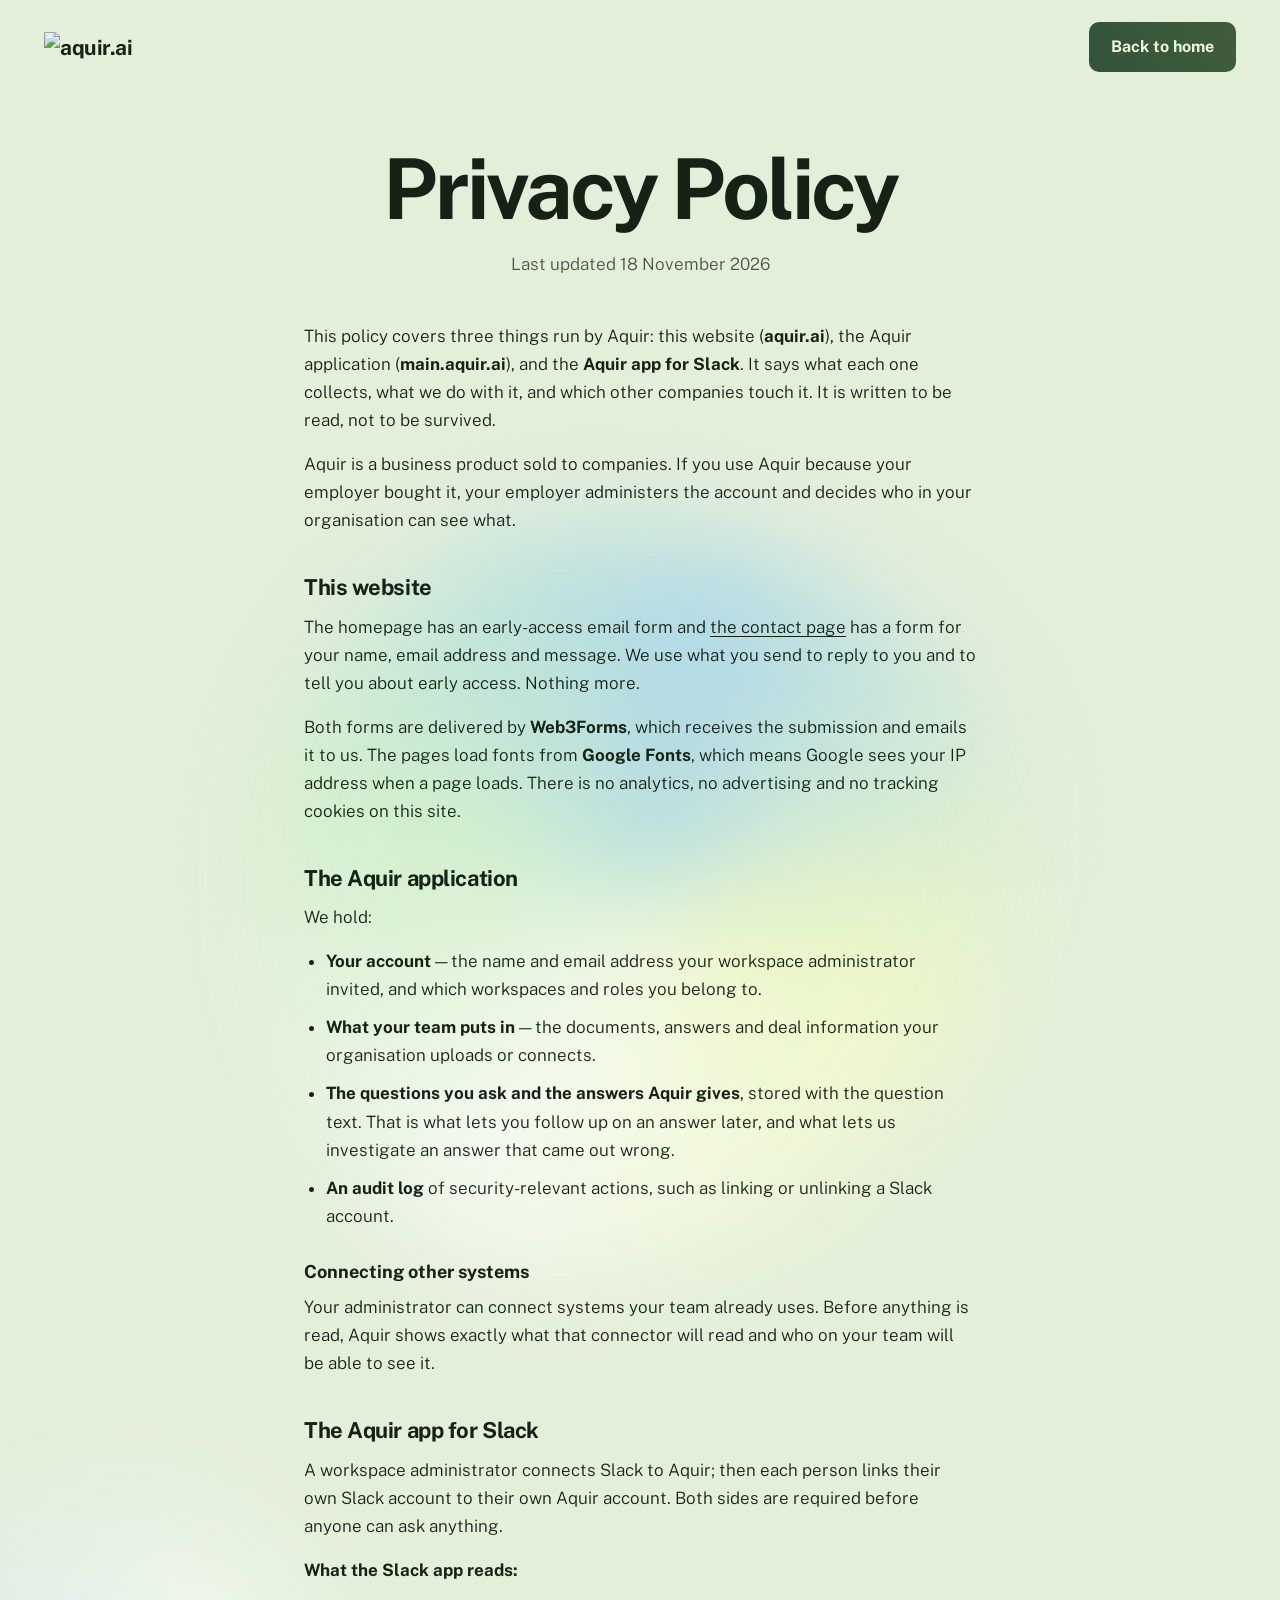
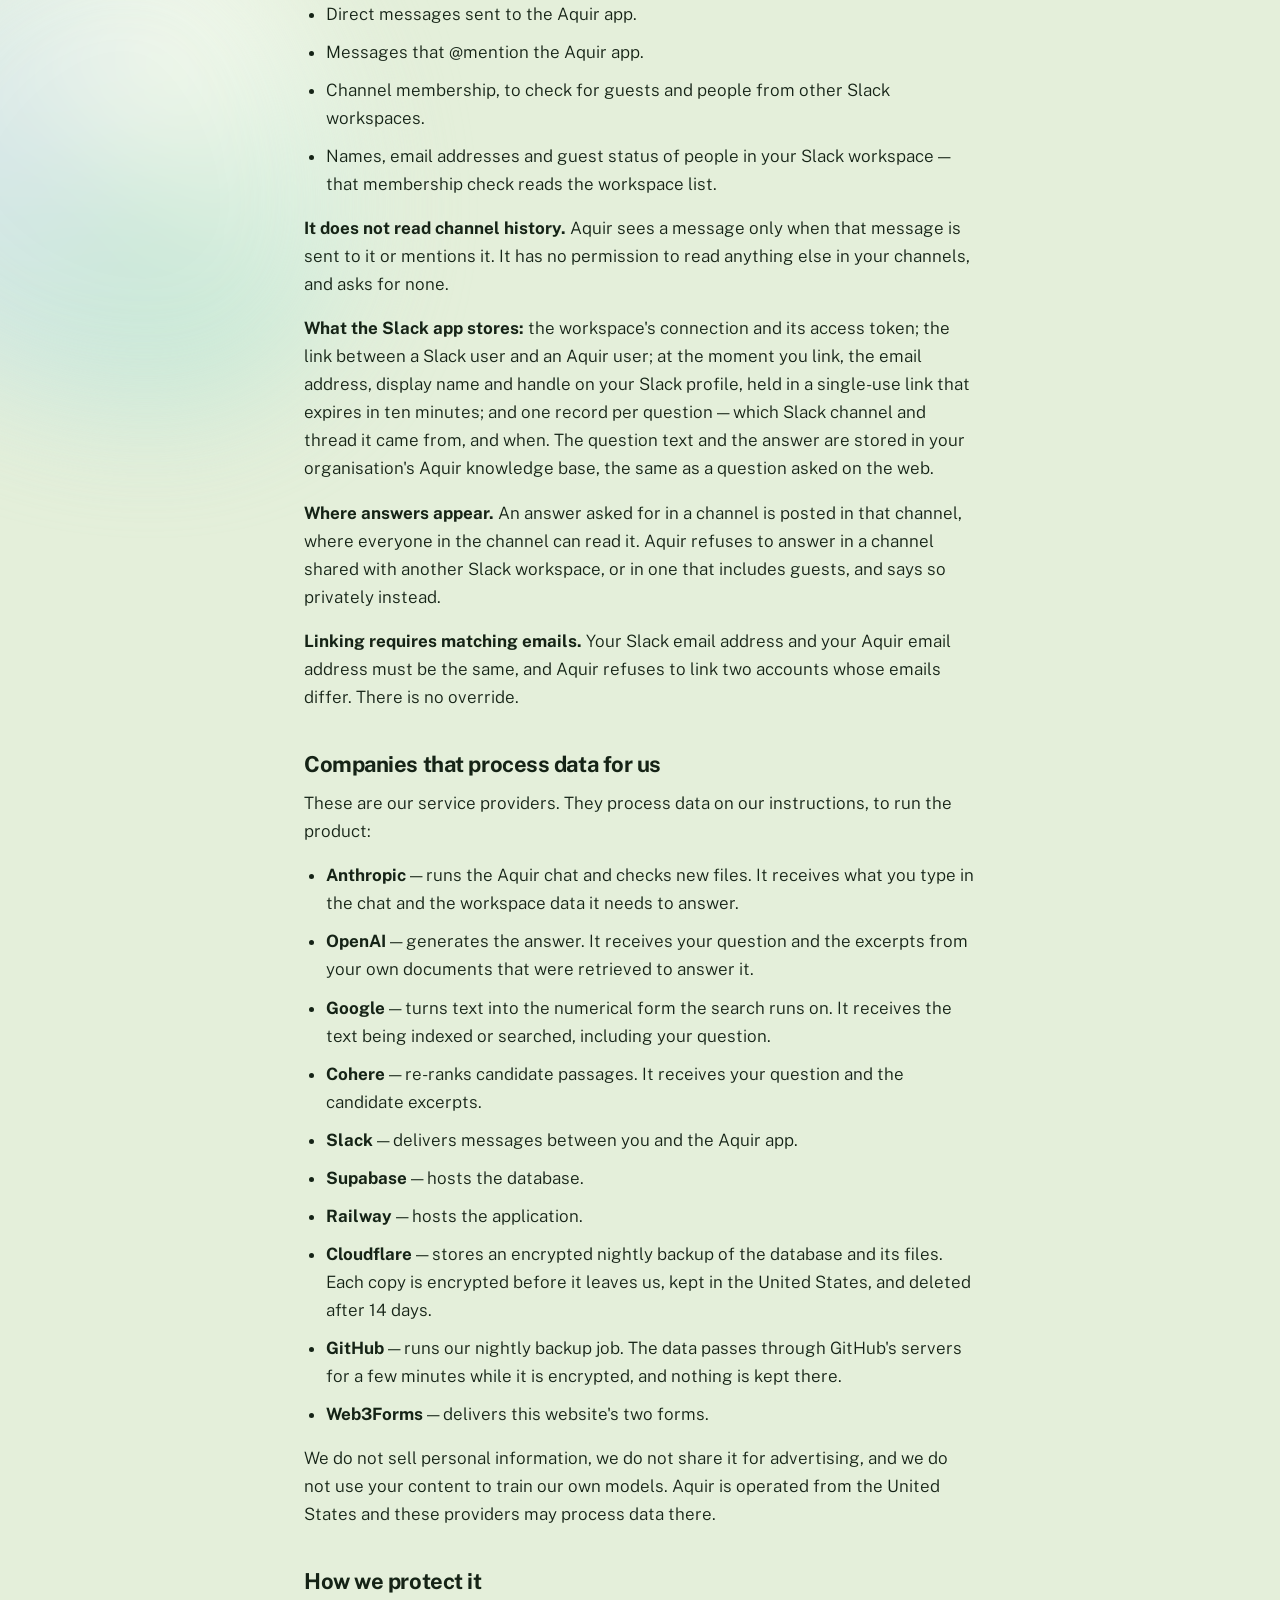
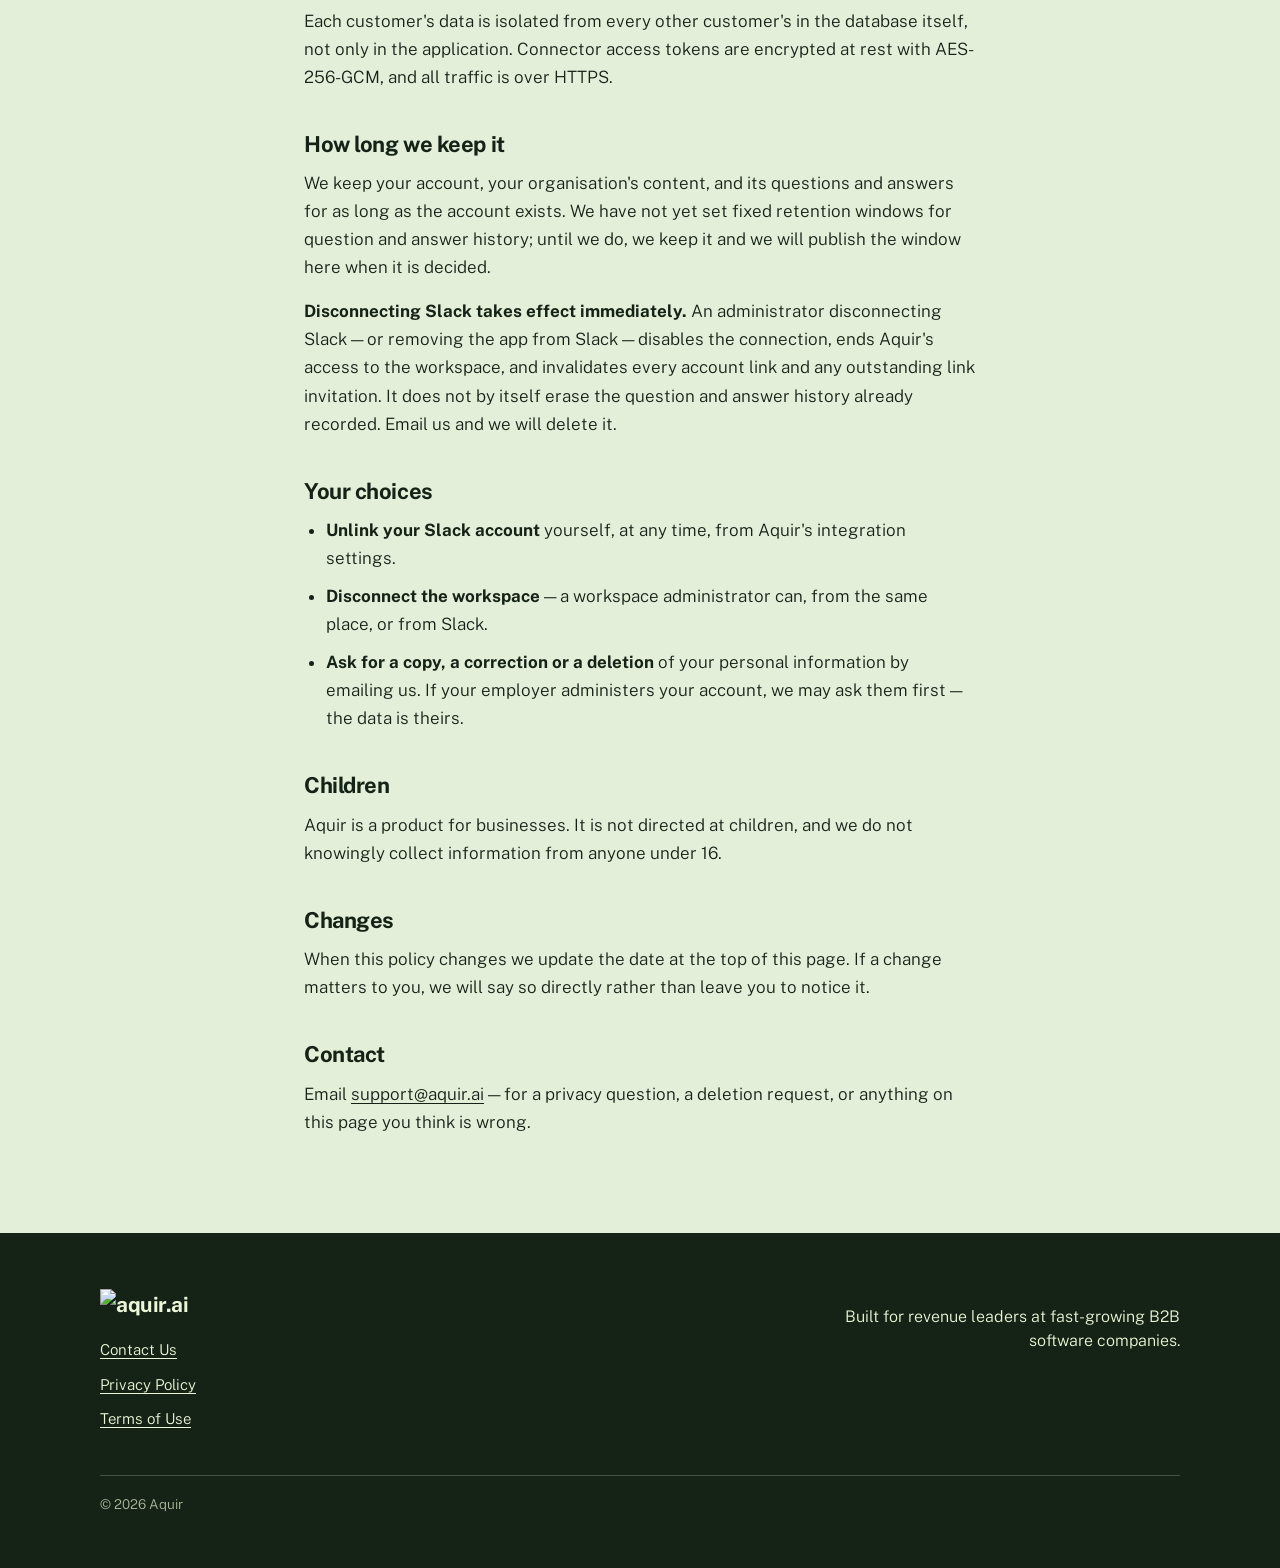
==== commit c3bf80d7: "Privacy policy: list GitHub among the companies that process data Co-Authored-By: Claude Opus 5.5 <n" ====
--- a/privacy.html
+++ b/privacy.html
@@ -121,6 +121,7 @@
           <li><b>Supabase</b> — hosts the database.</li>
           <li><b>Railway</b> — hosts the application.</li>
           <li><b>Cloudflare</b> — stores an encrypted nightly backup of the database and its files. Each copy is encrypted before it leaves us, kept in the United States, and deleted after 14 days.</li>
+          <li><b>GitHub</b> — runs our nightly backup job. The data passes through GitHub's servers for a few minutes while it is encrypted, and nothing is kept there.</li>
           <li><b>Web3Forms</b> — delivers this website's two forms.</li>
         </ul>
         <p>
